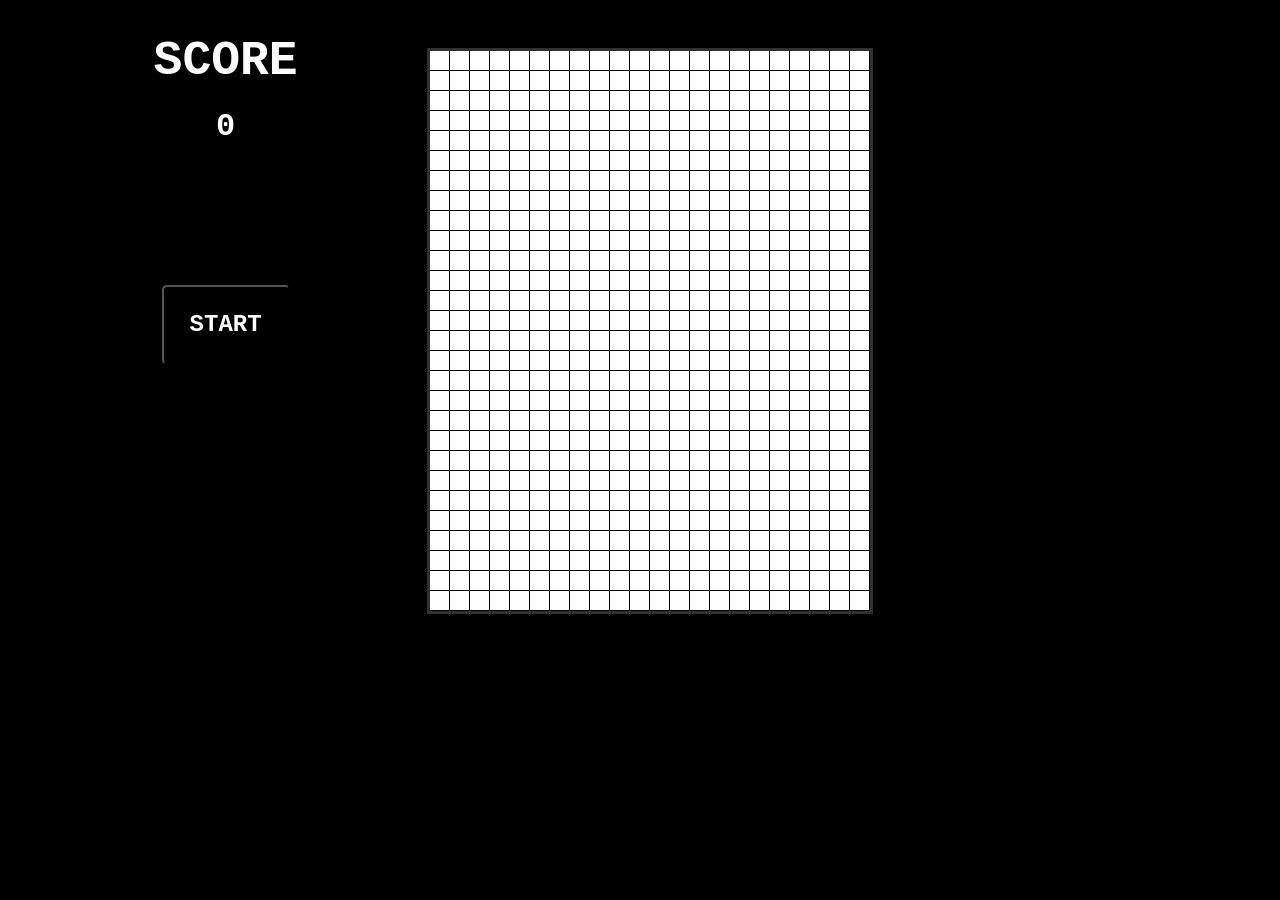
==== index.html @ b69e65c1 "scoring" ====
<!DOCTYPE html>
<html lang="en">
<head>
    <meta charset="UTF-8">
    <meta http-equiv="X-UA-Compatible" content="IE=edge">
    <meta name="viewport" content="text/html; text/javascript; width=device-width, initial-scale=1.0">
    <link rel="stylesheet" href="/5_styling/index.css">
    <link rel="icon" href="data:;base64,iVBORw0KGgo=">
    <title>Tetris</title>
</head>
<body>
    <aside class="leftbar">
        <section class="score">
            <h1 class="score-title">SCORE</h1>
            <h1 id="scoreDisplay" class="score-number">0</h1>
        </section>
        <h1 id="timer"></h1>

        <button id="start" class="btn">START</button>
        <button id="pause" class="btn hidden">PAUSE</button>
    </aside>

    <main class="game">
        <article id="tetris"></article>
        
        <article id="end" class="hidden">Game over</article>
    </main>
    
    <aside class="rightbar">
        <section>Instructions</section>
    </aside>

    <script src="tetris.js" type="module"></script>
</body>
</html>
---- 5_styling/index.css ----
@import './reset.css';
@import './font.css';
@import './colors.css';

*, *::before, *::after {
    box-sizing: border-box;
  }
/* 1 */
body {
    min-height: 100vh;
    overflow: hidden;
    background-color: #000;

    display: flex;
    justify-content: space-around;
    padding: 3rem;

}

/* TETRIS */
#tetris {
    position: relative;
    margin: 0 auto;
    border: 3px solid #313131;
    background: #fff;

    height: fit-content;
}




/* 2. LEFTBAR */

.leftbar {
    height: 100%;
    min-width: 30%;
    margin-right: 1.5rem;
    /* border: 1px solid #fff; */
    display: flex;
    flex-direction: column;
    justify-content: flex-start;
    align-items: center;
}
.btn {
    margin: 1.5rem 0;
    width: 8rem;
    height: 5rem;
    padding: 1.5rem;
    border-radius: 5px;
    background: #000;
    color: #fff;
    cursor: pointer;
    font-family:'Courier New', Courier, monospace;
    font-size: 1.5rem;
    font-weight: bold;

    display: flex;
    justify-content: center;
    align-items: center;
}
.btn:hover {
    box-shadow: inset  0 0 12px 3px #fff;
    border-bottom: 3px solid #fff;
}
.btn.hidden {
    display: none;
}

.score {
    color: #fff;
}
.score-title {
    font-size: 3rem;
}
.score-number {
    margin-top: 1rem;
    margin-bottom: 1rem;
    font-size: 2rem;
    text-align: center;
    padding: 1.5rem;
}
#timer {
    color: #fff;
    margin-top: 1rem;
    margin-bottom: 1rem;
    font-size: 2rem;
    text-align: center;
    padding: 1.5rem;
}

/* 3. TETRIS */

#tetris .row {
    display: flex;    
}

#tetris .cell {
    border-right: 1px solid #000;
    border-bottom: 1px solid #000;
}

.tetrominoe {
    position: absolute;
    background: black;
}

.frozen {
    box-shadow: inset 0 0 5px 2px #fff;
    opacity: 1;
}

#end {
    position: absolute;
    top: 0;
    bottom: 0;
    left: 0;
    right: 0;
    background: #000;
    color: #fff;
    display: flex;
    justify-content: center;
    align-content: center;
    flex-direction: column;
}
#end.hidden {
    display: none;
}
#end .title {
    font-size: 1rem;
    margin: 2rem 1rem 1rem 1rem;
    
}

#end .score {
    font-size: 1rem;
    margin: 1rem 1rem;
}   

#end .highest-assembly {
    font-size: 1rem;
    margin: 1rem 1rem;
}

#end #restartBtn {
    color: '#fff';
    width: 140px;
    height: 80px;
}

/* 4. RIGHTBAR */
.rightbar {
    min-width: 30%;
    margin-left: 1.5rem;
    /* border: 1px solid #fff; */
}
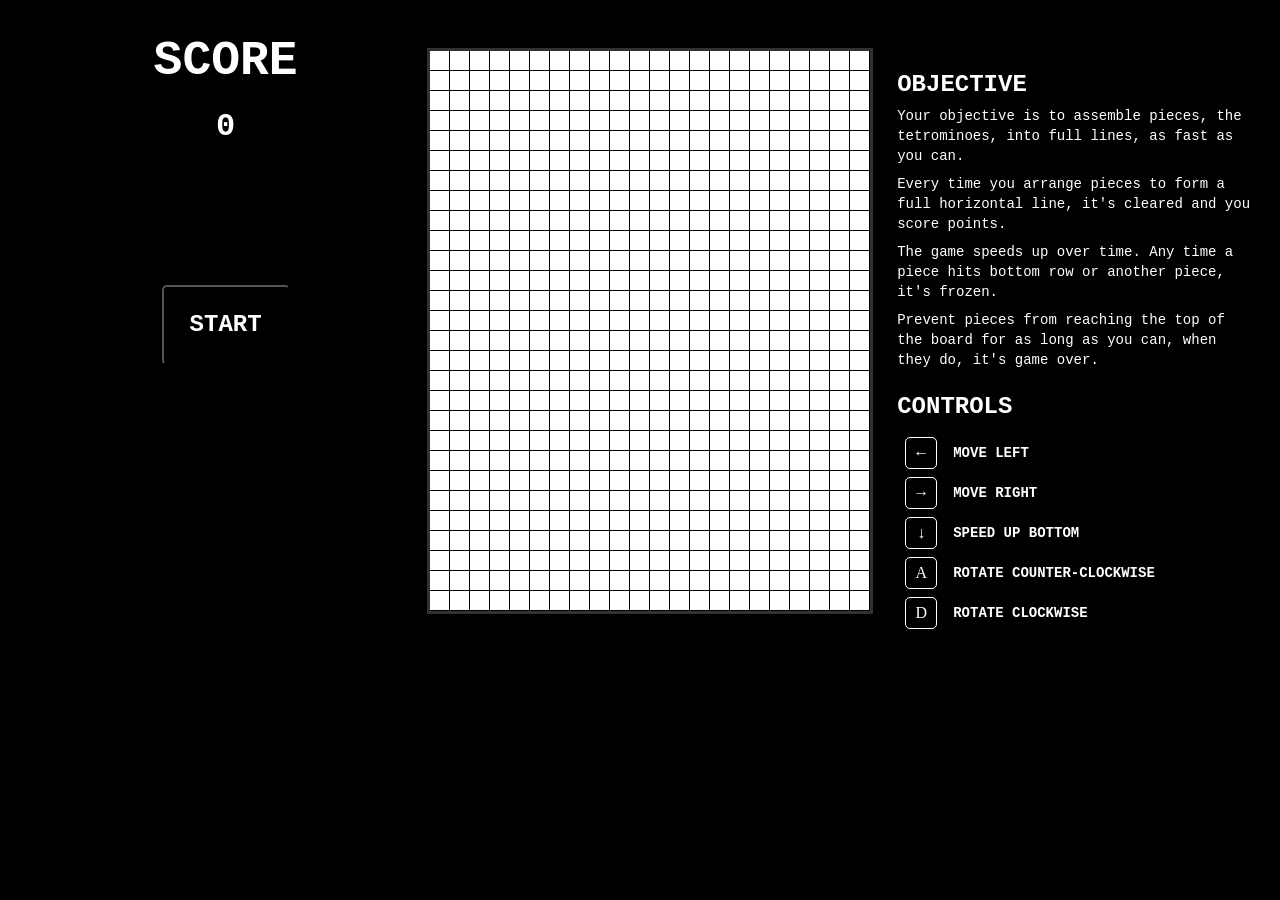
==== commit 7a97466b: "controls" ====
--- a/index.html
+++ b/index.html
@@ -27,7 +27,48 @@
     </main>
     
     <aside class="rightbar">
-        <section>Instructions</section>
+        <section class="rightbar-section">
+            <div class="objective">
+                <h1 class="objective-title">OBJECTIVE</h1>
+                <p>Your objective is to assemble pieces, the tetrominoes, into full lines, as fast as you can. </p>
+                <p>Every time you arrange pieces to form a full horizontal line, it's cleared and you score points. </p>
+                <p>The game speeds up over time. Any time a piece hits bottom row or another piece, it's frozen. </p>
+                <p>Prevent pieces from reaching the top of the board for as long as you can, when they do, it's game over.</p>
+            </div>
+        </section>
+
+        <section class="rightbar-section">
+        <div class="instructions">
+            <h1 class="instructions-title">CONTROLS</h1>
+            <div>
+
+            <div class="instructions-set">
+                <div class="instructions-keySymbolsContainer">
+                    <div class="instructions-keySymbol">&#x2190</div>
+                    <p class="instructions-keyDescription">MOVE LEFT</p>
+                </div>
+                <div class="instructions-keySymbolsContainer">
+                    <div class="instructions-keySymbol">&#x2192</div><p class="instructions-keyDescription">MOVE RIGHT</p>
+                </div>
+                <div class="instructions-keySymbolsContainer">
+
+                <div class="instructions-keySymbol">&#x2193</div><p class="instructions-keyDescription">SPEED UP BOTTOM </p>
+                </div>   
+                
+                <div class="instructions-keySymbolsContainer">
+                    <div class="instructions-keySymbol">A</div>
+                    <p class="instructions-keyDescription">ROTATE COUNTER-CLOCKWISE</p>
+                </div>
+                <div class="instructions-keySymbolsContainer">
+                    <div class="instructions-keySymbol">D</div>
+                    <p class="instructions-keyDescription">ROTATE CLOCKWISE</p>
+                </div>
+            </div>
+            
+        </div>
+       </section>
+
+        
     </aside>
 
     <script src="tetris.js" type="module"></script>
--- a/5_styling/index.css
+++ b/5_styling/index.css
@@ -17,21 +17,7 @@
 
 }
 
-/* TETRIS */
-#tetris {
-    position: relative;
-    margin: 0 auto;
-    border: 3px solid #313131;
-    background: #fff;
-
-    height: fit-content;
-}
-
-
-
-
 /* 2. LEFTBAR */
-
 .leftbar {
     height: 100%;
     min-width: 30%;
@@ -91,25 +77,28 @@
 
 /* 3. TETRIS */
 
+#tetris {
+    position: relative;
+    margin: 0 auto;
+    border: 3px solid #313131;
+    background: #fff;
+
+    height: fit-content;
+}
 #tetris .row {
     display: flex;    
 }
-
 #tetris .cell {
     border-right: 1px solid #000;
     border-bottom: 1px solid #000;
 }
-
 .tetrominoe {
     position: absolute;
     background: black;
 }
-
 .frozen {
-    box-shadow: inset 0 0 5px 2px #fff;
     opacity: 1;
 }
-
 #end {
     position: absolute;
     top: 0;
@@ -129,19 +118,15 @@
 #end .title {
     font-size: 1rem;
     margin: 2rem 1rem 1rem 1rem;
-    
 }
-
 #end .score {
     font-size: 1rem;
     margin: 1rem 1rem;
 }   
-
 #end .highest-assembly {
     font-size: 1rem;
     margin: 1rem 1rem;
 }
-
 #end #restartBtn {
     color: '#fff';
     width: 140px;
@@ -151,6 +136,45 @@
 /* 4. RIGHTBAR */
 .rightbar {
     min-width: 30%;
-    margin-left: 1.5rem;
+    margin: 1.5rem;
+    
     /* border: 1px solid #fff; */
+}
+
+.rightbar-section {
+    margin-bottom: 1.5rem;
+    color: #fff;
+}
+.objective p {
+    margin: 0.5rem 0;
+}
+.instructions-subtitle {
+    margin: 1rem 0;
+}
+.instructions-set {
+    margin: 1rem 0; 
+}
+.instructions-keySymbolsContainer {
+    display: flex;
+    margin: 0.5rem 0;
+}
+.instructions-keySymbol {
+    border: 1px solid #fff;
+    border-radius: 5px;
+    height: 2rem;
+    width: 2rem;
+    margin-left: 0.5rem;
+    display: flex;
+    justify-content: center;
+    align-items: center;
+}
+.instructions-keySymbol:hover {
+    box-shadow: 0 0 5px 3px #fff;
+}
+.instructions-keyDescription {
+    margin: 0 1rem;
+    font-weight: bold;
+    display: flex;
+    justify-content: center;
+    align-items: center;
 }
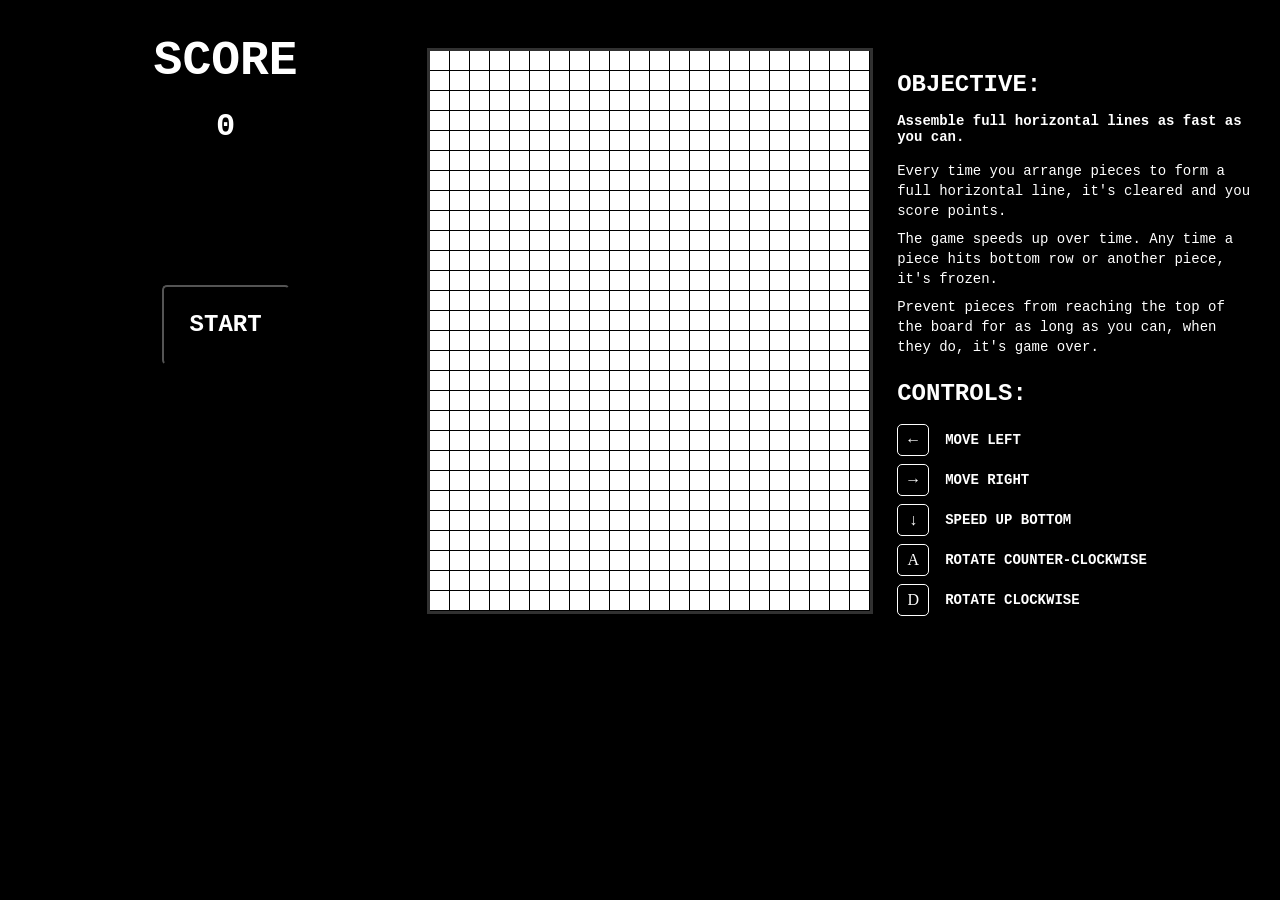
==== commit eabdb61f: "controls" ====
--- a/index.html
+++ b/index.html
@@ -29,9 +29,9 @@
     <aside class="rightbar">
         <section class="rightbar-section">
             <div class="objective">
-                <h1 class="objective-title">OBJECTIVE</h1>
-                <p>Your objective is to assemble pieces, the tetrominoes, into full lines, as fast as you can. </p>
-                <p>Every time you arrange pieces to form a full horizontal line, it's cleared and you score points. </p>
+                <h1 class="objective-title">OBJECTIVE:</h1>
+                <h2>Assemble full horizontal lines as fast as you can.</h2>
+                <p>Every time you arrange pieces to form a full horizontal line, it's cleared and you score points.</p>
                 <p>The game speeds up over time. Any time a piece hits bottom row or another piece, it's frozen. </p>
                 <p>Prevent pieces from reaching the top of the board for as long as you can, when they do, it's game over.</p>
             </div>
@@ -39,7 +39,7 @@
 
         <section class="rightbar-section">
         <div class="instructions">
-            <h1 class="instructions-title">CONTROLS</h1>
+            <h1 class="instructions-title">CONTROLS:</h1>
             <div>
 
             <div class="instructions-set">
--- a/5_styling/index.css
+++ b/5_styling/index.css
@@ -145,6 +145,9 @@
     margin-bottom: 1.5rem;
     color: #fff;
 }
+.objective h2 {
+    margin: 1rem 0;
+}
 .objective p {
     margin: 0.5rem 0;
 }
@@ -163,7 +166,6 @@
     border-radius: 5px;
     height: 2rem;
     width: 2rem;
-    margin-left: 0.5rem;
     display: flex;
     justify-content: center;
     align-items: center;
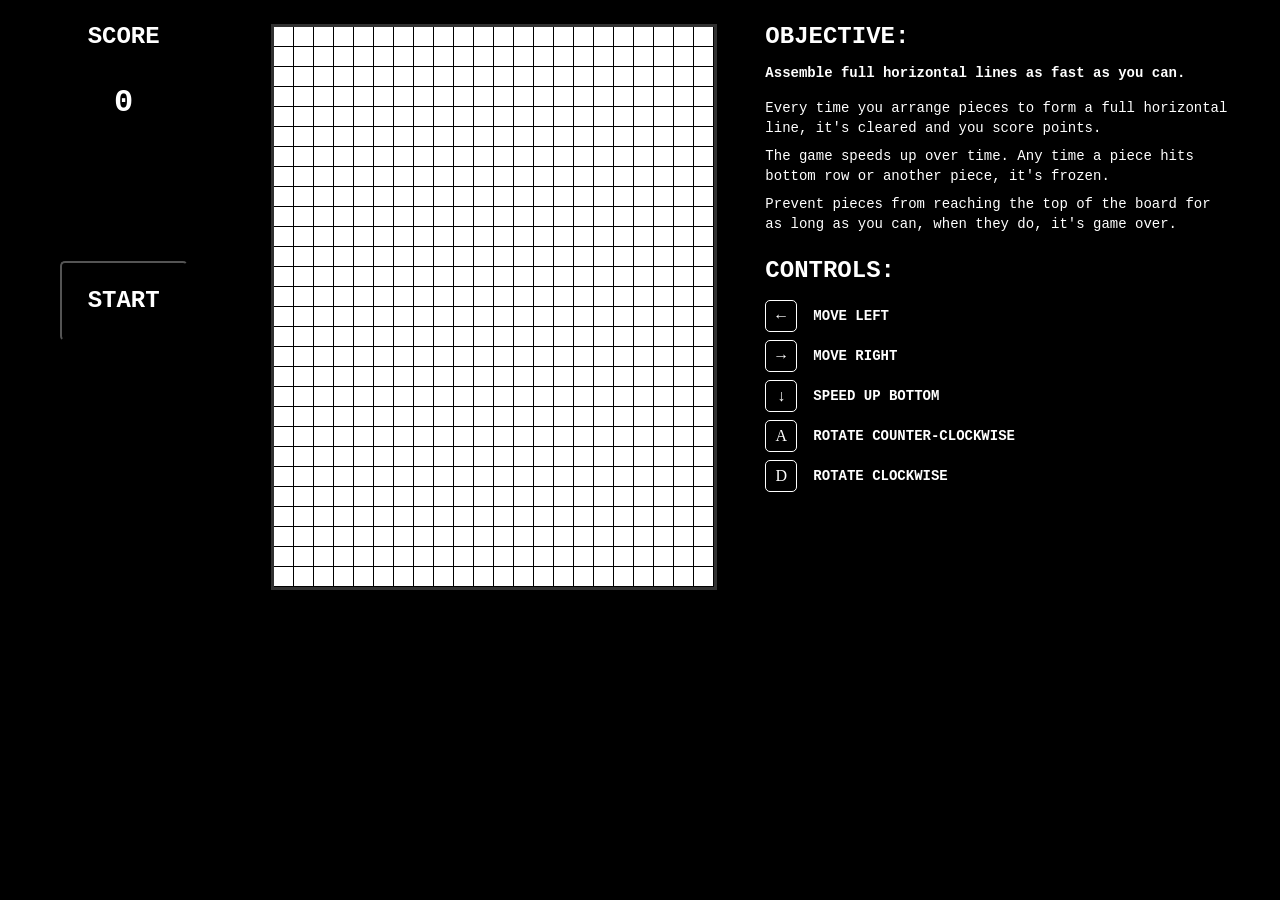
==== commit 49a5d8ee: "css" ====
--- a/index.html
+++ b/index.html
@@ -9,6 +9,7 @@
     <title>Tetris</title>
 </head>
 <body>
+    <div class="container">
     <aside class="leftbar">
         <section class="score">
             <h1 class="score-title">SCORE</h1>
@@ -70,7 +71,7 @@
 
         
     </aside>
-
+    </div>
     <script src="tetris.js" type="module"></script>
 </body>
 </html>
--- a/5_styling/index.css
+++ b/5_styling/index.css
@@ -6,23 +6,20 @@
     box-sizing: border-box;
   }
 /* 1 */
-body {
+
+.container {
     min-height: 100vh;
-    overflow: hidden;
     background-color: #000;
 
     display: flex;
     justify-content: space-around;
-    padding: 3rem;
-
+    padding: 1.5rem;
 }
-
 /* 2. LEFTBAR */
 .leftbar {
     height: 100%;
-    min-width: 30%;
-    margin-right: 1.5rem;
-    /* border: 1px solid #fff; */
+    width: 30%;
+    margin-right: 3rem;
     display: flex;
     flex-direction: column;
     justify-content: flex-start;
@@ -57,7 +54,7 @@
     color: #fff;
 }
 .score-title {
-    font-size: 3rem;
+    /* font-size: 3rem; */
 }
 .score-number {
     margin-top: 1rem;
@@ -136,7 +133,7 @@
 /* 4. RIGHTBAR */
 .rightbar {
     min-width: 30%;
-    margin: 1.5rem;
+    margin: 0 1.5rem 1.5rem 3rem;
     
     /* border: 1px solid #fff; */
 }
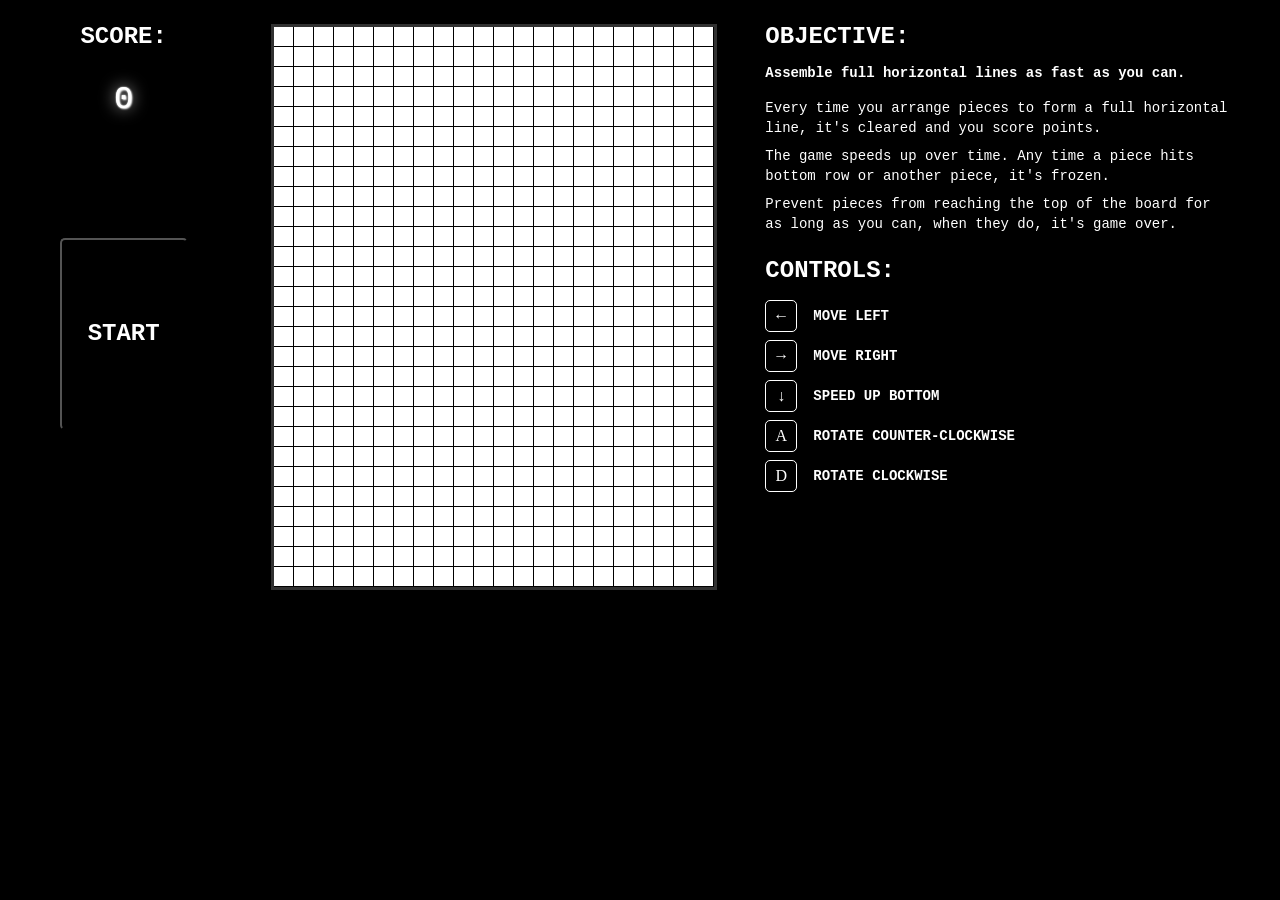
==== commit b0525563: "tetris" ====
--- a/index.html
+++ b/index.html
@@ -12,10 +12,13 @@
     <div class="container">
     <aside class="leftbar">
         <section class="score">
-            <h1 class="score-title">SCORE</h1>
-            <h1 id="scoreDisplay" class="score-number">0</h1>
+            <h1 class="score-title">SCORE:</h1>
+            <p id="scoreDisplay" class="score-number">0</p>
         </section>
+    <section class="time">
         <h1 id="timer"></h1>
+    <section>
+
 
         <button id="start" class="btn">START</button>
         <button id="pause" class="btn hidden">PAUSE</button>
--- a/5_styling/index.css
+++ b/5_styling/index.css
@@ -43,8 +43,13 @@
     align-items: center;
 }
 .btn:hover {
-    box-shadow: inset  0 0 12px 3px #fff;
+    box-shadow: inset  0 0 3px 3px #fff;
     border-bottom: 3px solid #fff;
+}
+#start, 
+#pause {
+    height: 12rem;
+    width: 8rem;
 }
 .btn.hidden {
     display: none;
@@ -54,7 +59,7 @@
     color: #fff;
 }
 .score-title {
-    /* font-size: 3rem; */
+    text-align: center;
 }
 .score-number {
     margin-top: 1rem;
@@ -62,6 +67,7 @@
     font-size: 2rem;
     text-align: center;
     padding: 1.5rem;
+    text-shadow: 1px 1px 2px #fff, 0 0 1rem #fff, 0 0 0.1rem #fff;
 }
 #timer {
     color: #fff;
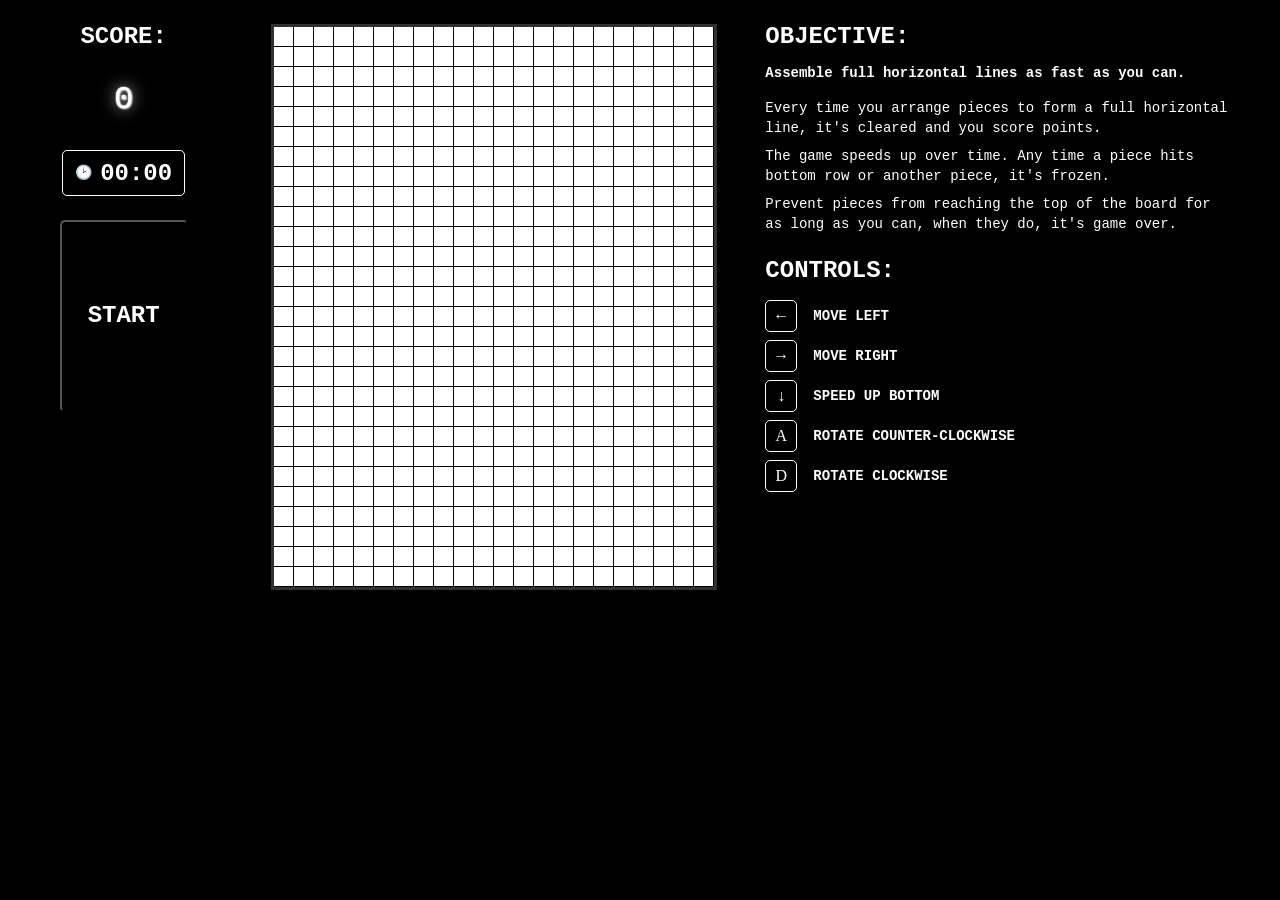
==== commit c4001ba5: "html css" ====
--- a/index.html
+++ b/index.html
@@ -11,13 +11,14 @@
 <body>
     <div class="container">
     <aside class="leftbar">
-        <section class="score">
+        <div class="score">
             <h1 class="score-title">SCORE:</h1>
             <p id="scoreDisplay" class="score-number">0</p>
-        </section>
-    <section class="time">
-        <h1 id="timer"></h1>
-    <section>
+        </div>
+        <div class="time">
+            <p class="timeSymbol">&#128337;</p>
+            <h2 id="timer">00:00</h2>
+        </div>
 
 
         <button id="start" class="btn">START</button>
--- a/5_styling/index.css
+++ b/5_styling/index.css
@@ -69,13 +69,22 @@
     padding: 1.5rem;
     text-shadow: 1px 1px 2px #fff, 0 0 1rem #fff, 0 0 0.1rem #fff;
 }
+.time {
+    border: 1px solid #fff;
+    padding: .75rem;
+    border-radius: 5px;
+
+    display: flex;
+    justify-content: center;
+    align-items: center;
+}
+.timeSymbol {
+    margin-right: 0.5rem;
+}
 #timer {
     color: #fff;
-    margin-top: 1rem;
-    margin-bottom: 1rem;
-    font-size: 2rem;
+    font-size: 1.5rem;
     text-align: center;
-    padding: 1.5rem;
 }
 
 /* 3. TETRIS */
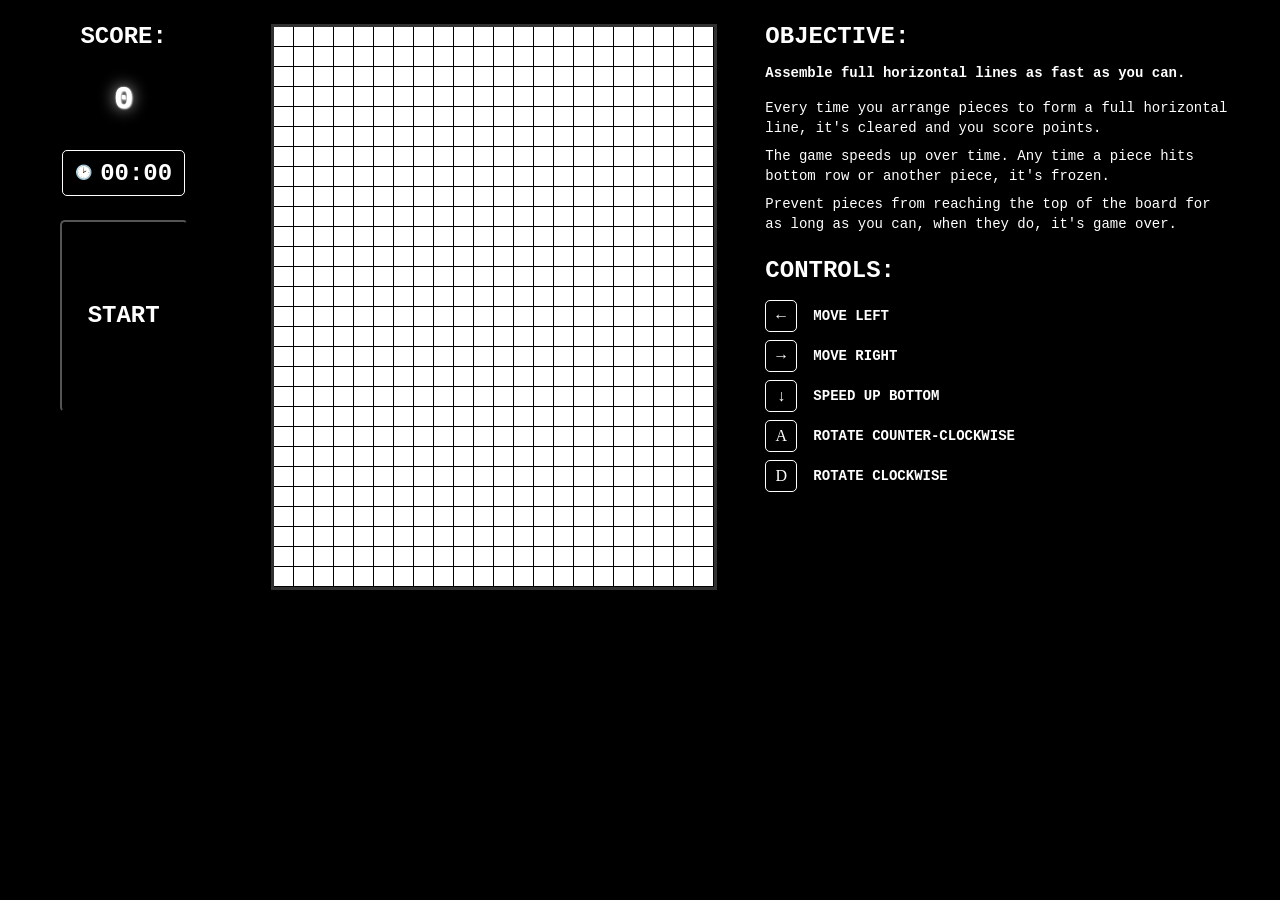
==== commit 4308d8cf: "Game over screen." ====
--- a/index.html
+++ b/index.html
@@ -28,7 +28,17 @@
     <main class="game">
         <article id="tetris"></article>
         
-        <article id="end" class="hidden">Game over</article>
+        <article id="end" class="hidden">
+            <h1>Game over.</h1>
+            <div class="score">
+                <h1 class="score-title">YOUR SCORE:</h1>
+                <p id="scoreDisplay" class="score-number"></p>
+            </div>
+            <div class="play-again">
+                <h2>Another round?</h2>
+                <button id="#playAgainBtn" class="btn">&#9658;</button>
+            </div>
+        </article>
     </main>
     
     <aside class="rightbar">
--- a/5_styling/index.css
+++ b/5_styling/index.css
@@ -68,6 +68,7 @@
     text-align: center;
     padding: 1.5rem;
     text-shadow: 1px 1px 2px #fff, 0 0 1rem #fff, 0 0 0.1rem #fff;
+    font-weight: bold;
 }
 .time {
     border: 1px solid #fff;
@@ -88,7 +89,9 @@
 }
 
 /* 3. TETRIS */
-
+.game {
+    position: relative;
+}
 #tetris {
     position: relative;
     margin: 0 auto;
@@ -114,15 +117,17 @@
 #end {
     position: absolute;
     top: 0;
-    bottom: 0;
+    bottom: 4.75rem;
     left: 0;
     right: 0;
     background: #000;
+    border: 1px solid #fff;
     color: #fff;
     display: flex;
     justify-content: center;
     align-content: center;
     flex-direction: column;
+    padding: 1.5rem;
 }
 #end.hidden {
     display: none;
@@ -133,8 +138,19 @@
 }
 #end .score {
     font-size: 1rem;
-    margin: 1rem 1rem;
+    margin: 2rem 1rem;
 }   
+#end .play-again {
+    margin-top: 1.5rem;
+    display: flex;
+    flex-direction: column;
+    justify-content: center;
+    align-items: center;
+}
+#end #playAgainBtn {
+    
+}
+
 #end .highest-assembly {
     font-size: 1rem;
     margin: 1rem 1rem;
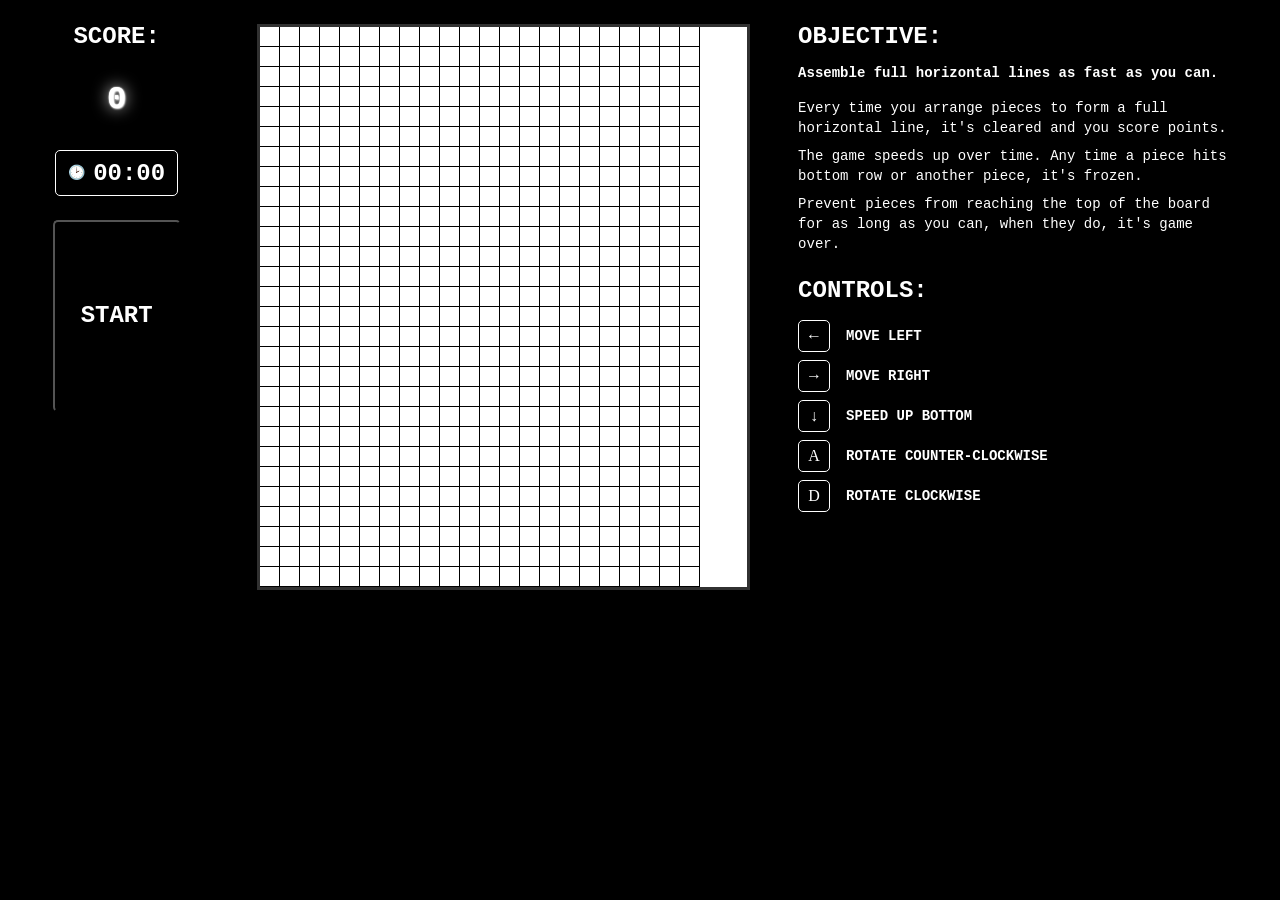
==== commit 01f8d231: "Tetris." ====
--- a/index.html
+++ b/index.html
@@ -32,11 +32,11 @@
             <h1>Game over.</h1>
             <div class="score">
                 <h1 class="score-title">YOUR SCORE:</h1>
-                <p id="scoreDisplay" class="score-number"></p>
+                <p id="endScoreDisplay" class="score-number"></p>
             </div>
             <div class="play-again">
                 <h2>Another round?</h2>
-                <button id="#playAgainBtn" class="btn">&#9658;</button>
+                <button id="playAgainBtn" class="btn">&#9658;</button>
             </div>
         </article>
     </main>
--- a/5_styling/index.css
+++ b/5_styling/index.css
@@ -91,6 +91,7 @@
 /* 3. TETRIS */
 .game {
     position: relative;
+    min-width: 40%;
 }
 #tetris {
     position: relative;
